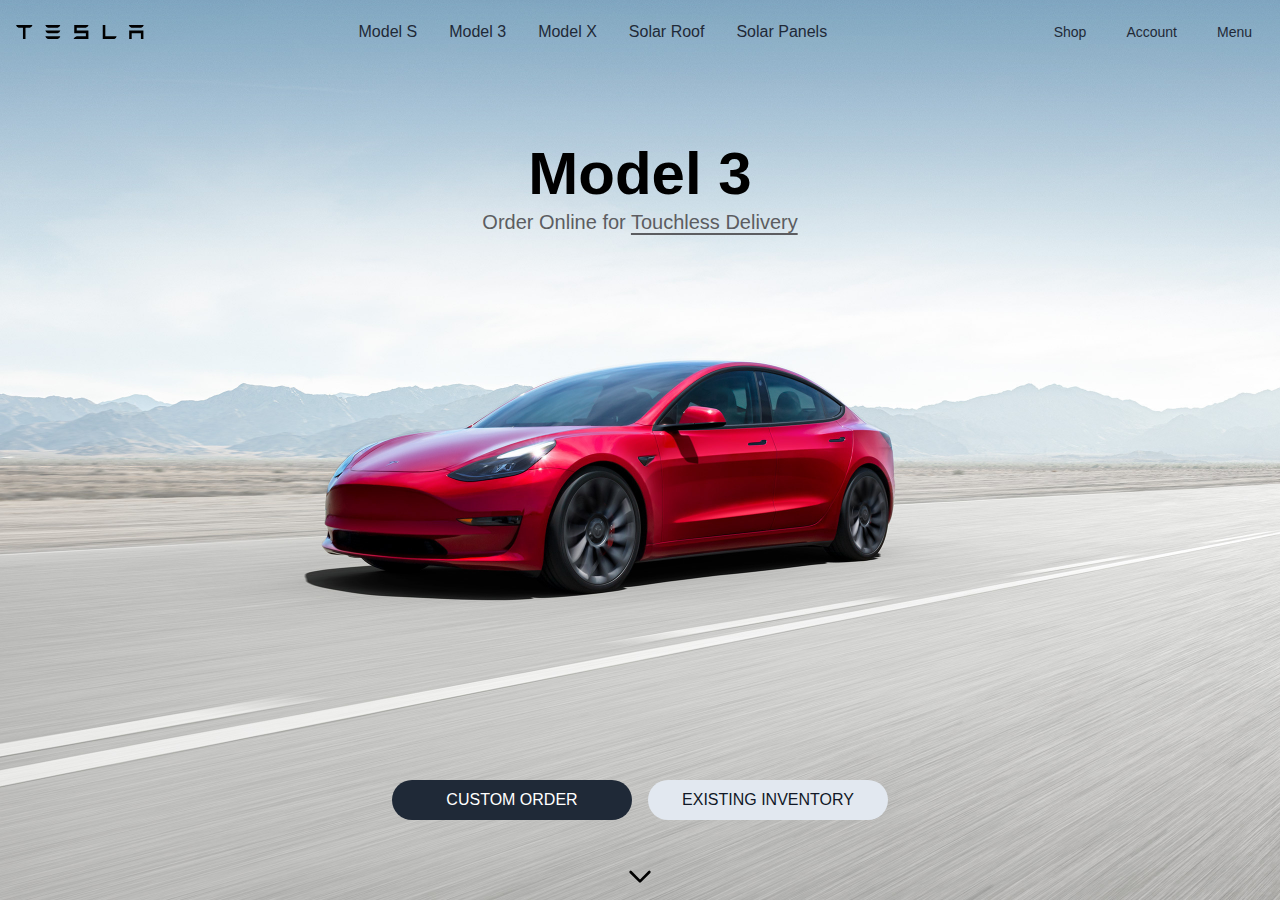
==== index.html @ 98531808 "finish first view" ====
<!DOCTYPE html>
<html lang="en">
  <head>
    <meta charset="UTF-8" />
    <meta name="viewport" content="width=device-width, initial-scale=1.0" />
    <link rel="stylesheet" href="css/style.css" />
    <title>Tesla UI Clone</title>
  </head>
  <body>
    <!-- Container M3 Page -->
    <div
      class="relative bg-[url('../images/M3-Homepage-D.jpeg')] h-screen bg-center bg-cover"
    >
      <!-- Header -->
      <header class="flex p-4 items-center justify-between text-gray-800">
        <a href="#">
          <img src="images/logo.svg" alt="Logo" class="w-32" />
        </a>
        <nav id="menu-products">
          <ul class="hidden md:flex md:justify-between md:space-x-2">
            <li class="px-3 py-1 hover:bg-slate-300 hover:rounded-full">
              <a href="#">Model S</a>
            </li>
            <li class="px-3 py-1 hover:bg-slate-300 hover:rounded-full">
              <a href="#">Model 3</a>
            </li>
            <li class="px-3 py-1 hover:bg-slate-300 hover:rounded-full">
              <a href="#">Model X</a>
            </li>
            <li class="px-3 py-1 hover:bg-slate-300 hover:rounded-full">
              <a href="#">Solar Roof</a>
            </li>
            <li class="px-3 py-1 hover:bg-slate-300 hover:rounded-full">
              <a href="#">Solar Panels</a>
            </li>
          </ul>
        </nav>
        <nav id="service-menu">
          <ul class="flex space-x-4 text-sm">
            <li class="hover:rounded-full hover:bg-slate-300 py-1 px-3">
              <a href="#">Shop</a>
            </li>
            <li class="hover:rounded-full hover:bg-slate-300 py-1 px-3">
              <a href="#">Account</a>
            </li>
            <li class="hover:rounded-full hover:bg-slate-300 py-1 px-3">
              <a href="#">Menu</a>
            </li>
          </ul>
        </nav>
      </header>

      <div class="flex flex-col absolute top-36 left-[50%] translate-x-[-50%]">
        <h1 class="text-[40px] m-auto text-4xl md:text-6xl font-bold">
          Model 3
        </h1>
        <p class="whitespace-nowrap pt-1 md:text-xl text-[#5c5d61]">
          Order Online for

          <a href="#" class="underline underline-offset-4 hover:decoration-2"
            >Touchless Delivery
          </a>
        </p>
      </div>

      <div
        class="md:space-x-4 absolute bottom-[80px] left-[50%] translate-x-[-50%] flex flex-col items-center md:flex-row"
      >
        <button
          class="uppercase bg-gray-800 w-96 text-white rounded-full h-10 md:w-60"
        >
          Custom order
        </button>
        <button
          class="mt-2 uppercase bg-slate-200 w-96 text-gray-900 rounded-full h-10 md:w-60 md:mt-0"
        >
          Existing Inventory
        </button>
      </div>

      <div class="absolute left-[50%] translate-x-[-50%] bottom-2">
        <svg
          xmlns="http://www.w3.org/2000/svg"
          class="h-8 w-8 animate-bounce"
          fill="none"
          viewBox="0 0 24 24"
          stroke="currentColor"
          stroke-width="2"
        >
          <path
            stroke-linecap="round"
            stroke-linejoin="round"
            d="M19 9l-7 7-7-7"
          />
        </svg>
      </div>
    </div>
  </body>
</html>
---- css/style.css ----
/*
! tailwindcss v3.3.3 | MIT License | https://tailwindcss.com
*/

/*
1. Prevent padding and border from affecting element width. (https://github.com/mozdevs/cssremedy/issues/4)
2. Allow adding a border to an element by just adding a border-width. (https://github.com/tailwindcss/tailwindcss/pull/116)
*/

*,
::before,
::after {
  box-sizing: border-box;
  /* 1 */
  border-width: 0;
  /* 2 */
  border-style: solid;
  /* 2 */
  border-color: #e5e7eb;
  /* 2 */
}

::before,
::after {
  --tw-content: '';
}

/*
1. Use a consistent sensible line-height in all browsers.
2. Prevent adjustments of font size after orientation changes in iOS.
3. Use a more readable tab size.
4. Use the user's configured `sans` font-family by default.
5. Use the user's configured `sans` font-feature-settings by default.
6. Use the user's configured `sans` font-variation-settings by default.
*/

html {
  line-height: 1.5;
  /* 1 */
  -webkit-text-size-adjust: 100%;
  /* 2 */
  -moz-tab-size: 4;
  /* 3 */
  -o-tab-size: 4;
     tab-size: 4;
  /* 3 */
  font-family: ui-sans-serif, system-ui, -apple-system, BlinkMacSystemFont, "Segoe UI", Roboto, "Helvetica Neue", Arial, "Noto Sans", sans-serif, "Apple Color Emoji", "Segoe UI Emoji", "Segoe UI Symbol", "Noto Color Emoji";
  /* 4 */
  font-feature-settings: normal;
  /* 5 */
  font-variation-settings: normal;
  /* 6 */
}

/*
1. Remove the margin in all browsers.
2. Inherit line-height from `html` so users can set them as a class directly on the `html` element.
*/

body {
  margin: 0;
  /* 1 */
  line-height: inherit;
  /* 2 */
}

/*
1. Add the correct height in Firefox.
2. Correct the inheritance of border color in Firefox. (https://bugzilla.mozilla.org/show_bug.cgi?id=190655)
3. Ensure horizontal rules are visible by default.
*/

hr {
  height: 0;
  /* 1 */
  color: inherit;
  /* 2 */
  border-top-width: 1px;
  /* 3 */
}

/*
Add the correct text decoration in Chrome, Edge, and Safari.
*/

abbr:where([title]) {
  -webkit-text-decoration: underline dotted;
          text-decoration: underline dotted;
}

/*
Remove the default font size and weight for headings.
*/

h1,
h2,
h3,
h4,
h5,
h6 {
  font-size: inherit;
  font-weight: inherit;
}

/*
Reset links to optimize for opt-in styling instead of opt-out.
*/

a {
  color: inherit;
  text-decoration: inherit;
}

/*
Add the correct font weight in Edge and Safari.
*/

b,
strong {
  font-weight: bolder;
}

/*
1. Use the user's configured `mono` font family by default.
2. Correct the odd `em` font sizing in all browsers.
*/

code,
kbd,
samp,
pre {
  font-family: ui-monospace, SFMono-Regular, Menlo, Monaco, Consolas, "Liberation Mono", "Courier New", monospace;
  /* 1 */
  font-size: 1em;
  /* 2 */
}

/*
Add the correct font size in all browsers.
*/

small {
  font-size: 80%;
}

/*
Prevent `sub` and `sup` elements from affecting the line height in all browsers.
*/

sub,
sup {
  font-size: 75%;
  line-height: 0;
  position: relative;
  vertical-align: baseline;
}

sub {
  bottom: -0.25em;
}

sup {
  top: -0.5em;
}

/*
1. Remove text indentation from table contents in Chrome and Safari. (https://bugs.chromium.org/p/chromium/issues/detail?id=999088, https://bugs.webkit.org/show_bug.cgi?id=201297)
2. Correct table border color inheritance in all Chrome and Safari. (https://bugs.chromium.org/p/chromium/issues/detail?id=935729, https://bugs.webkit.org/show_bug.cgi?id=195016)
3. Remove gaps between table borders by default.
*/

table {
  text-indent: 0;
  /* 1 */
  border-color: inherit;
  /* 2 */
  border-collapse: collapse;
  /* 3 */
}

/*
1. Change the font styles in all browsers.
2. Remove the margin in Firefox and Safari.
3. Remove default padding in all browsers.
*/

button,
input,
optgroup,
select,
textarea {
  font-family: inherit;
  /* 1 */
  font-feature-settings: inherit;
  /* 1 */
  font-variation-settings: inherit;
  /* 1 */
  font-size: 100%;
  /* 1 */
  font-weight: inherit;
  /* 1 */
  line-height: inherit;
  /* 1 */
  color: inherit;
  /* 1 */
  margin: 0;
  /* 2 */
  padding: 0;
  /* 3 */
}

/*
Remove the inheritance of text transform in Edge and Firefox.
*/

button,
select {
  text-transform: none;
}

/*
1. Correct the inability to style clickable types in iOS and Safari.
2. Remove default button styles.
*/

button,
[type='button'],
[type='reset'],
[type='submit'] {
  -webkit-appearance: button;
  /* 1 */
  background-color: transparent;
  /* 2 */
  background-image: none;
  /* 2 */
}

/*
Use the modern Firefox focus style for all focusable elements.
*/

:-moz-focusring {
  outline: auto;
}

/*
Remove the additional `:invalid` styles in Firefox. (https://github.com/mozilla/gecko-dev/blob/2f9eacd9d3d995c937b4251a5557d95d494c9be1/layout/style/res/forms.css#L728-L737)
*/

:-moz-ui-invalid {
  box-shadow: none;
}

/*
Add the correct vertical alignment in Chrome and Firefox.
*/

progress {
  vertical-align: baseline;
}

/*
Correct the cursor style of increment and decrement buttons in Safari.
*/

::-webkit-inner-spin-button,
::-webkit-outer-spin-button {
  height: auto;
}

/*
1. Correct the odd appearance in Chrome and Safari.
2. Correct the outline style in Safari.
*/

[type='search'] {
  -webkit-appearance: textfield;
  /* 1 */
  outline-offset: -2px;
  /* 2 */
}

/*
Remove the inner padding in Chrome and Safari on macOS.
*/

::-webkit-search-decoration {
  -webkit-appearance: none;
}

/*
1. Correct the inability to style clickable types in iOS and Safari.
2. Change font properties to `inherit` in Safari.
*/

::-webkit-file-upload-button {
  -webkit-appearance: button;
  /* 1 */
  font: inherit;
  /* 2 */
}

/*
Add the correct display in Chrome and Safari.
*/

summary {
  display: list-item;
}

/*
Removes the default spacing and border for appropriate elements.
*/

blockquote,
dl,
dd,
h1,
h2,
h3,
h4,
h5,
h6,
hr,
figure,
p,
pre {
  margin: 0;
}

fieldset {
  margin: 0;
  padding: 0;
}

legend {
  padding: 0;
}

ol,
ul,
menu {
  list-style: none;
  margin: 0;
  padding: 0;
}

/*
Reset default styling for dialogs.
*/

dialog {
  padding: 0;
}

/*
Prevent resizing textareas horizontally by default.
*/

textarea {
  resize: vertical;
}

/*
1. Reset the default placeholder opacity in Firefox. (https://github.com/tailwindlabs/tailwindcss/issues/3300)
2. Set the default placeholder color to the user's configured gray 400 color.
*/

input::-moz-placeholder, textarea::-moz-placeholder {
  opacity: 1;
  /* 1 */
  color: #9ca3af;
  /* 2 */
}

input::placeholder,
textarea::placeholder {
  opacity: 1;
  /* 1 */
  color: #9ca3af;
  /* 2 */
}

/*
Set the default cursor for buttons.
*/

button,
[role="button"] {
  cursor: pointer;
}

/*
Make sure disabled buttons don't get the pointer cursor.
*/

:disabled {
  cursor: default;
}

/*
1. Make replaced elements `display: block` by default. (https://github.com/mozdevs/cssremedy/issues/14)
2. Add `vertical-align: middle` to align replaced elements more sensibly by default. (https://github.com/jensimmons/cssremedy/issues/14#issuecomment-634934210)
   This can trigger a poorly considered lint error in some tools but is included by design.
*/

img,
svg,
video,
canvas,
audio,
iframe,
embed,
object {
  display: block;
  /* 1 */
  vertical-align: middle;
  /* 2 */
}

/*
Constrain images and videos to the parent width and preserve their intrinsic aspect ratio. (https://github.com/mozdevs/cssremedy/issues/14)
*/

img,
video {
  max-width: 100%;
  height: auto;
}

/* Make elements with the HTML hidden attribute stay hidden by default */

[hidden] {
  display: none;
}

*, ::before, ::after {
  --tw-border-spacing-x: 0;
  --tw-border-spacing-y: 0;
  --tw-translate-x: 0;
  --tw-translate-y: 0;
  --tw-rotate: 0;
  --tw-skew-x: 0;
  --tw-skew-y: 0;
  --tw-scale-x: 1;
  --tw-scale-y: 1;
  --tw-pan-x:  ;
  --tw-pan-y:  ;
  --tw-pinch-zoom:  ;
  --tw-scroll-snap-strictness: proximity;
  --tw-gradient-from-position:  ;
  --tw-gradient-via-position:  ;
  --tw-gradient-to-position:  ;
  --tw-ordinal:  ;
  --tw-slashed-zero:  ;
  --tw-numeric-figure:  ;
  --tw-numeric-spacing:  ;
  --tw-numeric-fraction:  ;
  --tw-ring-inset:  ;
  --tw-ring-offset-width: 0px;
  --tw-ring-offset-color: #fff;
  --tw-ring-color: rgb(59 130 246 / 0.5);
  --tw-ring-offset-shadow: 0 0 #0000;
  --tw-ring-shadow: 0 0 #0000;
  --tw-shadow: 0 0 #0000;
  --tw-shadow-colored: 0 0 #0000;
  --tw-blur:  ;
  --tw-brightness:  ;
  --tw-contrast:  ;
  --tw-grayscale:  ;
  --tw-hue-rotate:  ;
  --tw-invert:  ;
  --tw-saturate:  ;
  --tw-sepia:  ;
  --tw-drop-shadow:  ;
  --tw-backdrop-blur:  ;
  --tw-backdrop-brightness:  ;
  --tw-backdrop-contrast:  ;
  --tw-backdrop-grayscale:  ;
  --tw-backdrop-hue-rotate:  ;
  --tw-backdrop-invert:  ;
  --tw-backdrop-opacity:  ;
  --tw-backdrop-saturate:  ;
  --tw-backdrop-sepia:  ;
}

::backdrop {
  --tw-border-spacing-x: 0;
  --tw-border-spacing-y: 0;
  --tw-translate-x: 0;
  --tw-translate-y: 0;
  --tw-rotate: 0;
  --tw-skew-x: 0;
  --tw-skew-y: 0;
  --tw-scale-x: 1;
  --tw-scale-y: 1;
  --tw-pan-x:  ;
  --tw-pan-y:  ;
  --tw-pinch-zoom:  ;
  --tw-scroll-snap-strictness: proximity;
  --tw-gradient-from-position:  ;
  --tw-gradient-via-position:  ;
  --tw-gradient-to-position:  ;
  --tw-ordinal:  ;
  --tw-slashed-zero:  ;
  --tw-numeric-figure:  ;
  --tw-numeric-spacing:  ;
  --tw-numeric-fraction:  ;
  --tw-ring-inset:  ;
  --tw-ring-offset-width: 0px;
  --tw-ring-offset-color: #fff;
  --tw-ring-color: rgb(59 130 246 / 0.5);
  --tw-ring-offset-shadow: 0 0 #0000;
  --tw-ring-shadow: 0 0 #0000;
  --tw-shadow: 0 0 #0000;
  --tw-shadow-colored: 0 0 #0000;
  --tw-blur:  ;
  --tw-brightness:  ;
  --tw-contrast:  ;
  --tw-grayscale:  ;
  --tw-hue-rotate:  ;
  --tw-invert:  ;
  --tw-saturate:  ;
  --tw-sepia:  ;
  --tw-drop-shadow:  ;
  --tw-backdrop-blur:  ;
  --tw-backdrop-brightness:  ;
  --tw-backdrop-contrast:  ;
  --tw-backdrop-grayscale:  ;
  --tw-backdrop-hue-rotate:  ;
  --tw-backdrop-invert:  ;
  --tw-backdrop-opacity:  ;
  --tw-backdrop-saturate:  ;
  --tw-backdrop-sepia:  ;
}

.absolute {
  position: absolute;
}

.relative {
  position: relative;
}

.bottom-2 {
  bottom: 0.5rem;
}

.bottom-3 {
  bottom: 0.75rem;
}

.bottom-\[80px\] {
  bottom: 80px;
}

.left-\[50\%\] {
  left: 50%;
}

.top-20 {
  top: 5rem;
}

.top-36 {
  top: 9rem;
}

.m-auto {
  margin: auto;
}

.ml-8 {
  margin-left: 2rem;
}

.mr-2 {
  margin-right: 0.5rem;
}

.mt-2 {
  margin-top: 0.5rem;
}

.flex {
  display: flex;
}

.hidden {
  display: none;
}

.h-10 {
  height: 2.5rem;
}

.h-7 {
  height: 1.75rem;
}

.h-8 {
  height: 2rem;
}

.h-screen {
  height: 100vh;
}

.w-32 {
  width: 8rem;
}

.w-7 {
  width: 1.75rem;
}

.w-8 {
  width: 2rem;
}

.w-96 {
  width: 24rem;
}

.translate-x-\[-50\%\] {
  --tw-translate-x: -50%;
  transform: translate(var(--tw-translate-x), var(--tw-translate-y)) rotate(var(--tw-rotate)) skewX(var(--tw-skew-x)) skewY(var(--tw-skew-y)) scaleX(var(--tw-scale-x)) scaleY(var(--tw-scale-y));
}

@keyframes bounce {
  0%, 100% {
    transform: translateY(-25%);
    animation-timing-function: cubic-bezier(0.8,0,1,1);
  }

  50% {
    transform: none;
    animation-timing-function: cubic-bezier(0,0,0.2,1);
  }
}

.animate-bounce {
  animation: bounce 1s infinite;
}

.cursor-pointer {
  cursor: pointer;
}

.flex-col {
  flex-direction: column;
}

.items-center {
  align-items: center;
}

.justify-center {
  justify-content: center;
}

.justify-between {
  justify-content: space-between;
}

.space-x-2 > :not([hidden]) ~ :not([hidden]) {
  --tw-space-x-reverse: 0;
  margin-right: calc(0.5rem * var(--tw-space-x-reverse));
  margin-left: calc(0.5rem * calc(1 - var(--tw-space-x-reverse)));
}

.space-x-4 > :not([hidden]) ~ :not([hidden]) {
  --tw-space-x-reverse: 0;
  margin-right: calc(1rem * var(--tw-space-x-reverse));
  margin-left: calc(1rem * calc(1 - var(--tw-space-x-reverse)));
}

.whitespace-nowrap {
  white-space: nowrap;
}

.rounded-full {
  border-radius: 9999px;
}

.bg-gray-800 {
  --tw-bg-opacity: 1;
  background-color: rgb(31 41 55 / var(--tw-bg-opacity));
}

.bg-slate-200 {
  --tw-bg-opacity: 1;
  background-color: rgb(226 232 240 / var(--tw-bg-opacity));
}

.bg-\[url\(\'\.\.\/images\/M3-Homepage-D\.jpeg\'\)\] {
  background-image: url('../images/M3-Homepage-D.jpeg');
}

.bg-\[url\(\'https\:\/\/tesla-cdn\.thron\.com\/delivery\/public\/image\/tesla\/8e2df1b9-a4bf-4eb9-beec-2cf5cc77fca0\/bvlatuR\/std\/2880x2400\/Desktop-ModelY\?quality\=70\'\)\] {
  background-image: url('https://tesla-cdn.thron.com/delivery/public/image/tesla/8e2df1b9-a4bf-4eb9-beec-2cf5cc77fca0/bvlatuR/std/2880x2400/Desktop-ModelY?quality=70');
}

.bg-\[url\(\'https\:\/\/tesla-cdn\.thron\.com\/delivery\/public\/image\/tesla\/dd739764-bcaa-4263-9488-8c73bc9fb046\/bvlatuR\/std\/2880x2400\/Desktop-Accessories\'\)\] {
  background-image: url('https://tesla-cdn.thron.com/delivery/public/image/tesla/dd739764-bcaa-4263-9488-8c73bc9fb046/bvlatuR/std/2880x2400/Desktop-Accessories');
}

.bg-\[url\(\'https\:\/\/tesla-cdn\.thron\.com\/delivery\/public\/image\/tesla\/e90a341e-f9ca-4aa1-8eab-94afea118786\/bvlatuR\/std\/2880x1800\/M3-Homepage-D\'\)\] {
  background-image: url('https://tesla-cdn.thron.com/delivery/public/image/tesla/e90a341e-f9ca-4aa1-8eab-94afea118786/bvlatuR/std/2880x1800/M3-Homepage-D');
}

.bg-cover {
  background-size: cover;
}

.bg-center {
  background-position: center;
}

.p-4 {
  padding: 1rem;
}

.px-3 {
  padding-left: 0.75rem;
  padding-right: 0.75rem;
}

.py-1 {
  padding-top: 0.25rem;
  padding-bottom: 0.25rem;
}

.pb-10 {
  padding-bottom: 2.5rem;
}

.pt-1 {
  padding-top: 0.25rem;
}

.pt-5 {
  padding-top: 1.25rem;
}

.text-4xl {
  font-size: 2.25rem;
  line-height: 2.5rem;
}

.text-\[12px\] {
  font-size: 12px;
}

.text-\[16px\] {
  font-size: 16px;
}

.text-\[40px\] {
  font-size: 40px;
}

.text-sm {
  font-size: 0.875rem;
  line-height: 1.25rem;
}

.font-bold {
  font-weight: 700;
}

.uppercase {
  text-transform: uppercase;
}

.text-\[\#5c5d61\] {
  --tw-text-opacity: 1;
  color: rgb(92 93 97 / var(--tw-text-opacity));
}

.text-gray-500 {
  --tw-text-opacity: 1;
  color: rgb(107 114 128 / var(--tw-text-opacity));
}

.text-gray-900 {
  --tw-text-opacity: 1;
  color: rgb(17 24 39 / var(--tw-text-opacity));
}

.text-white {
  --tw-text-opacity: 1;
  color: rgb(255 255 255 / var(--tw-text-opacity));
}

.text-gray-700 {
  --tw-text-opacity: 1;
  color: rgb(55 65 81 / var(--tw-text-opacity));
}

.text-gray-800 {
  --tw-text-opacity: 1;
  color: rgb(31 41 55 / var(--tw-text-opacity));
}

.underline {
  text-decoration-line: underline;
}

.underline-offset-4 {
  text-underline-offset: 4px;
}

@font-face {
  font-family: "Gotham Book";

  src: url("https://www.example.com/assets/fonts/Gotham-Book.eot"),
    url("https://www.example.com/assets/fonts/Gotham-Book.eot?#iefix")
      format("embedded-opentype"),
    url("https://www.example.com/assets/fonts/Gotham-Book.woff2")
      format("woff2"),
    url("https://www.example.com/assets/fonts/Gotham-Book.woff") format("woff"),
    url("https://www.example.com/assets/fonts/Gotham-Book.ttf")
      format("truetype");

  font-weight: normal;

  font-style: normal;
}

* {
  font-family: "Gotham Book", sans-serif;
}

.hover\:rounded-full:hover {
  border-radius: 9999px;
}

.hover\:bg-slate-300:hover {
  --tw-bg-opacity: 1;
  background-color: rgb(203 213 225 / var(--tw-bg-opacity));
}

.hover\:decoration-2:hover {
  text-decoration-thickness: 2px;
}

@media (min-width: 768px) {
  .md\:mt-0 {
    margin-top: 0px;
  }

  .md\:inline {
    display: inline;
  }

  .md\:flex {
    display: flex;
  }

  .md\:w-60 {
    width: 15rem;
  }

  .md\:flex-row {
    flex-direction: row;
  }

  .md\:justify-between {
    justify-content: space-between;
  }

  .md\:space-x-2 > :not([hidden]) ~ :not([hidden]) {
    --tw-space-x-reverse: 0;
    margin-right: calc(0.5rem * var(--tw-space-x-reverse));
    margin-left: calc(0.5rem * calc(1 - var(--tw-space-x-reverse)));
  }

  .md\:space-x-4 > :not([hidden]) ~ :not([hidden]) {
    --tw-space-x-reverse: 0;
    margin-right: calc(1rem * var(--tw-space-x-reverse));
    margin-left: calc(1rem * calc(1 - var(--tw-space-x-reverse)));
  }

  .md\:text-6xl {
    font-size: 3.75rem;
    line-height: 1;
  }

  .md\:text-xl {
    font-size: 1.25rem;
    line-height: 1.75rem;
  }
}

@media (min-width: 1024px) {
  .lg\:inline {
    display: inline;
  }
}
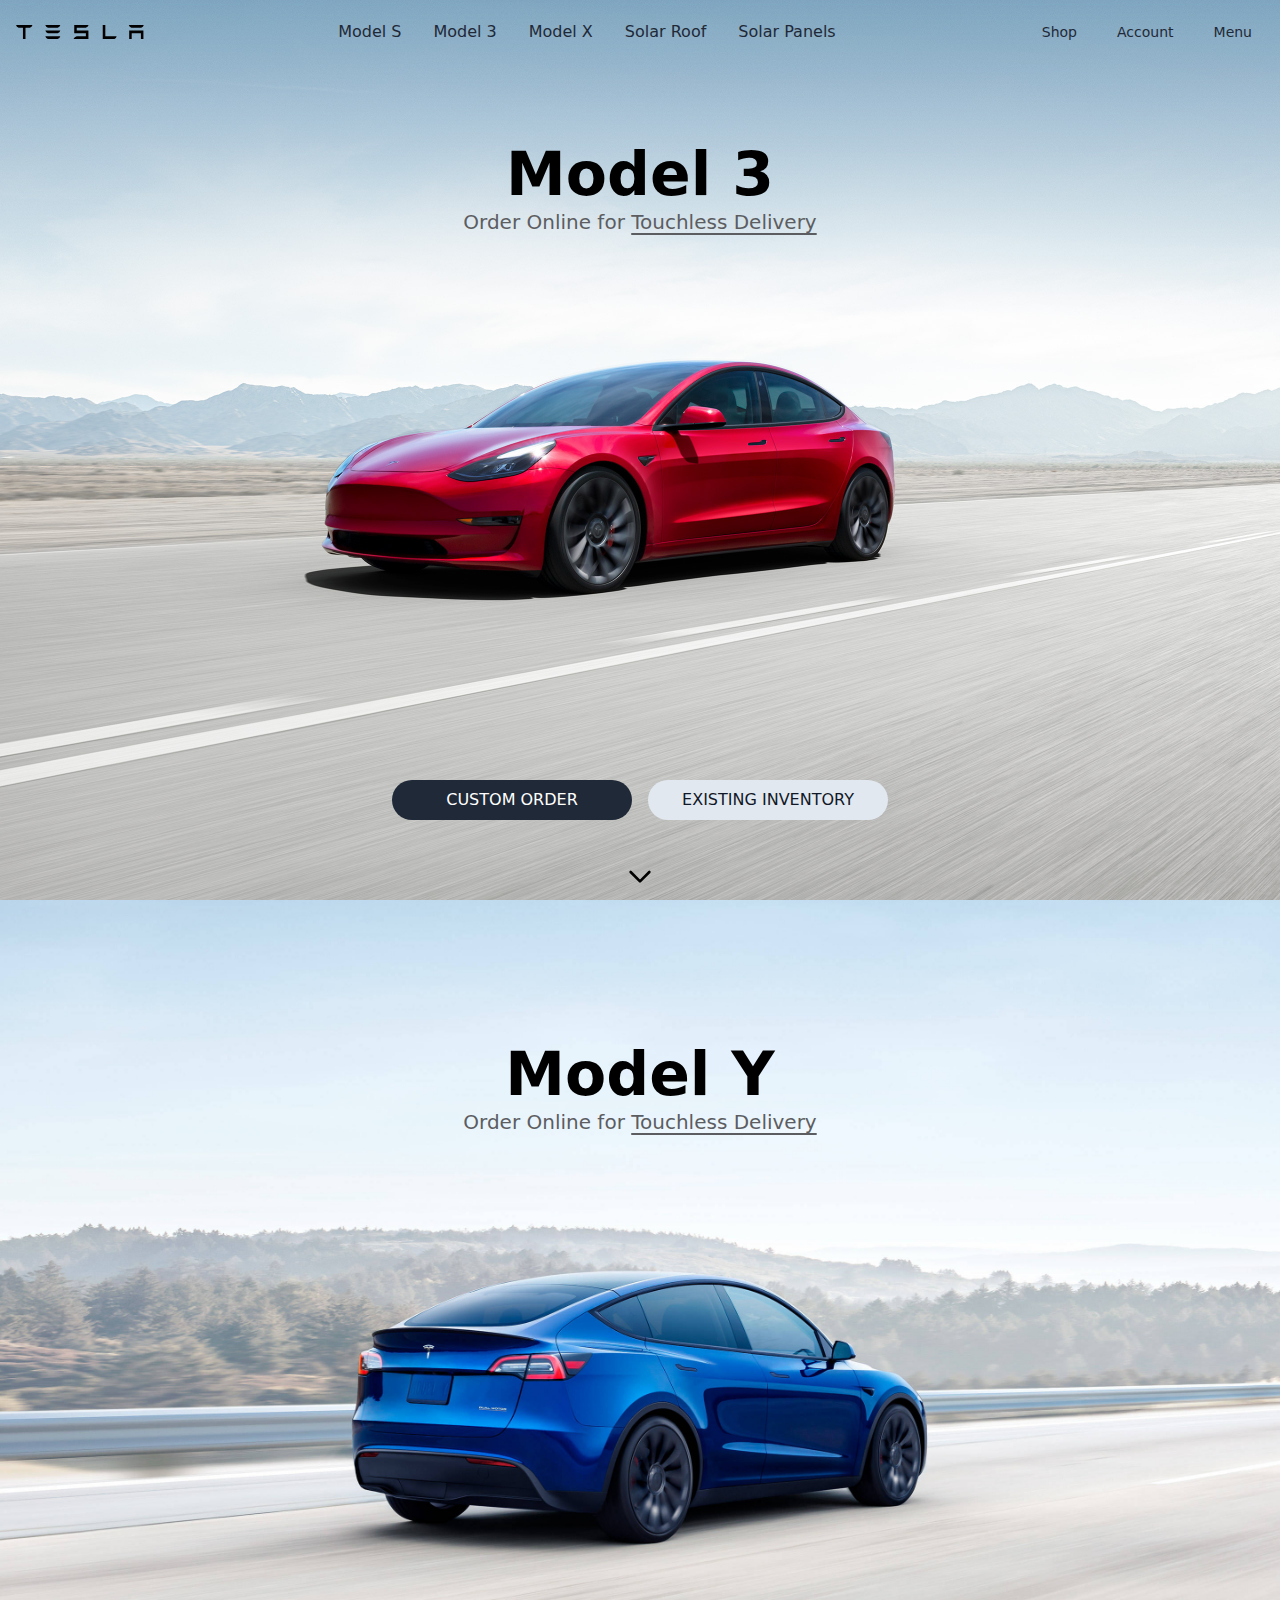
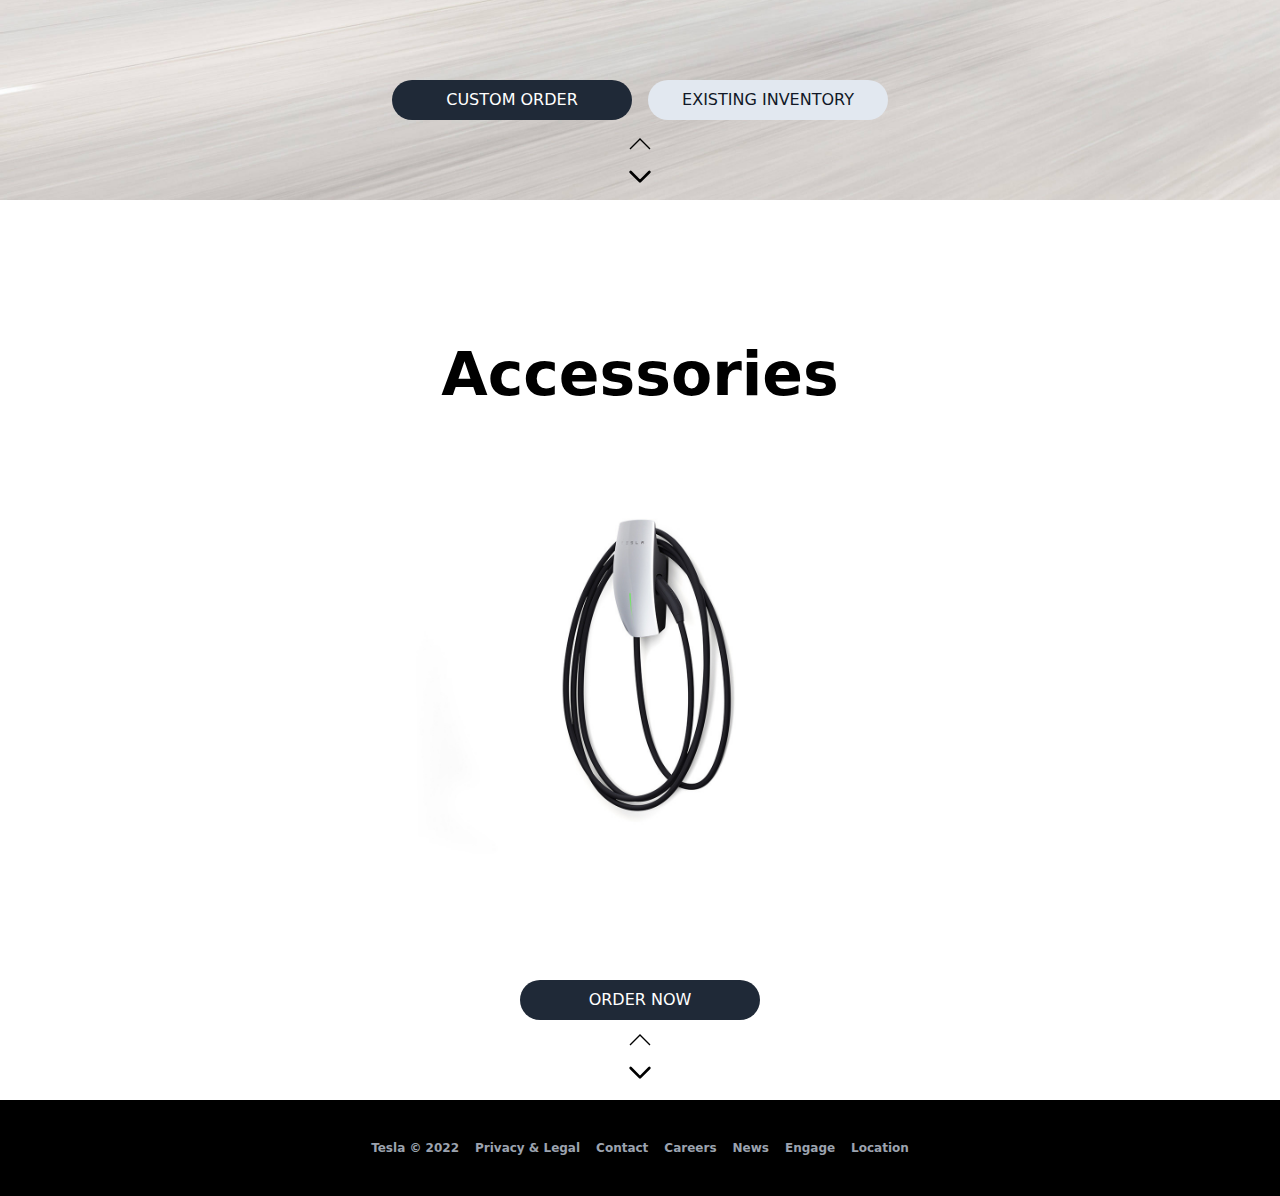
==== commit 9e6eb976: "finish tutorial" ====
--- a/index.html
+++ b/index.html
@@ -7,8 +7,9 @@
     <title>Tesla UI Clone</title>
   </head>
   <body>
-    <!-- Container M3 Page -->
+    <!-- Container M3 Page V1 -->
     <div
+      id="model3"
       class="relative bg-[url('../images/M3-Homepage-D.jpeg')] h-screen bg-center bg-cover"
     >
       <!-- Header -->
@@ -79,21 +80,163 @@
       </div>
 
       <div class="absolute left-[50%] translate-x-[-50%] bottom-2">
-        <svg
-          xmlns="http://www.w3.org/2000/svg"
-          class="h-8 w-8 animate-bounce"
-          fill="none"
-          viewBox="0 0 24 24"
-          stroke="currentColor"
-          stroke-width="2"
-        >
-          <path
-            stroke-linecap="round"
-            stroke-linejoin="round"
-            d="M19 9l-7 7-7-7"
-          />
-        </svg>
+        <a href="#modelY" title="Model Y">
+          <svg
+            xmlns="http://www.w3.org/2000/svg"
+            class="h-8 w-8 animate-bounce"
+            fill="none"
+            viewBox="0 0 24 24"
+            stroke="currentColor"
+            stroke-width="2"
+          >
+            <path
+              stroke-linecap="round"
+              stroke-linejoin="round"
+              d="M19 9l-7 7-7-7"
+            />
+          </svg>
+        </a>
       </div>
     </div>
+
+    <!-- Container M3 Page V2 -->
+    <div
+      id="modelY"
+      class="relative bg-[url('../images/Desktop-ModelY.jpeg')] h-screen bg-center bg-cover"
+    >
+      <div class="flex flex-col absolute top-36 left-[50%] translate-x-[-50%]">
+        <h1 class="text-[40px] m-auto text-4xl md:text-6xl font-bold">
+          Model Y
+        </h1>
+        <p class="whitespace-nowrap pt-1 md:text-xl text-[#5c5d61]">
+          Order Online for
+
+          <a href="#" class="underline underline-offset-4 hover:decoration-2"
+            >Touchless Delivery
+          </a>
+        </p>
+      </div>
+
+      <div
+        class="md:space-x-4 absolute bottom-[80px] left-[50%] translate-x-[-50%] flex flex-col items-center md:flex-row"
+      >
+        <button
+          class="uppercase bg-gray-800 w-96 text-white rounded-full h-10 md:w-60"
+        >
+          Custom order
+        </button>
+        <button
+          class="mt-2 uppercase bg-slate-200 w-96 text-gray-900 rounded-full h-10 md:w-60 md:mt-0"
+        >
+          Existing Inventory
+        </button>
+      </div>
+
+      <div class="absolute left-[50%] translate-x-[-50%] bottom-2">
+        <a href="#model3" title="Model 3">
+          <svg
+            xmlns="http://www.w3.org/2000/svg"
+            class="h-8 w-8"
+            fill="none"
+            viewBox="0 0 24 24"
+            strokeWidth="{1.5}"
+            stroke="currentColor"
+          >
+            <path
+              strokeLinecap="round"
+              strokeLinejoin="round"
+              d="M4.5 15.75l7.5-7.5 7.5 7.5"
+            />
+          </svg>
+        </a>
+        <a href="#acs" title="Accessories">
+          <svg
+            xmlns="http://www.w3.org/2000/svg"
+            class="h-8 w-8"
+            fill="none"
+            viewBox="0 0 24 24"
+            stroke="currentColor"
+            stroke-width="2"
+          >
+            <path
+              stroke-linecap="round"
+              stroke-linejoin="round"
+              d="M19 9l-7 7-7-7"
+            />
+          </svg>
+        </a>
+      </div>
+    </div>
+
+    <!-- Container M3 Page V3 -->
+    <div
+      id="acs"
+      class="relative bg-[url('../images/Desktop-Accessories.jpeg')] h-screen bg-center bg-cover"
+    >
+      <div class="flex flex-col absolute top-36 left-[50%] translate-x-[-50%]">
+        <h1 class="text-[40px] m-auto text-4xl md:text-6xl font-bold">
+          Accessories
+        </h1>
+      </div>
+
+      <div
+        class="md:space-x-4 absolute bottom-[80px] left-[50%] translate-x-[-50%] flex flex-col items-center md:flex-row"
+      >
+        <button
+          class="uppercase bg-gray-800 w-96 text-white rounded-full h-10 md:w-60"
+        >
+          ORDER NOW
+        </button>
+      </div>
+      <div class="absolute left-[50%] translate-x-[-50%] bottom-3" text-center>
+        <a href="#modelY" title="Model Y">
+          <svg
+            xmlns="http://www.w3.org/2000/svg"
+            class="h-8 w-8"
+            fill="none"
+            viewBox="0 0 24 24"
+            strokeWidth="{1.5}"
+            stroke="currentColor"
+          >
+            <path
+              strokeLinecap="round"
+              strokeLinejoin="round"
+              d="M4.5 15.75l7.5-7.5 7.5 7.5"
+            />
+          </svg>
+        </a>
+        <a href="#footer" title="Model Y">
+          <svg
+            xmlns="http://www.w3.org/2000/svg"
+            class="h-8 w-8"
+            fill="none"
+            viewBox="0 0 24 24"
+            stroke="currentColor"
+            stroke-width="2"
+          >
+            <path
+              stroke-linecap="round"
+              stroke-linejoin="round"
+              d="M19 9l-7 7-7-7"
+            />
+          </svg>
+        </a>
+      </div>
+    </div>
+
+    <!-- Footer -->
+    <footer id="footer" class="p-10 bg-black">
+      <ul
+        class="flex flex-col space-y-2 justify-center items-center md:flex-row md:space-y-0 md:space-x-4 text-xs text-gray-400 font-semibold"
+      >
+        <li><a href="#">Tesla &copy 2022</a></li>
+        <li><a href="#">Privacy & Legal</a></li>
+        <li><a href="#">Contact</a></li>
+        <li><a href="#">Careers</a></li>
+        <li><a href="#">News</a></li>
+        <li class="hidden md:inline"><a href="#">Engage</a></li>
+        <li class="hidden md:inline"><a href="#">Location</a></li>
+      </ul>
+    </footer>
   </body>
 </html>
--- a/css/style.css
+++ b/css/style.css
@@ -534,6 +534,10 @@
   --tw-backdrop-sepia:  ;
 }
 
+.fixed {
+  position: fixed;
+}
+
 .absolute {
   position: absolute;
 }
@@ -542,6 +546,10 @@
   position: relative;
 }
 
+.sticky {
+  position: sticky;
+}
+
 .bottom-2 {
   bottom: 0.5rem;
 }
@@ -566,6 +574,18 @@
   top: 9rem;
 }
 
+.bottom-10 {
+  bottom: 2.5rem;
+}
+
+.left-0 {
+  left: 0px;
+}
+
+.top-0 {
+  top: 0px;
+}
+
 .m-auto {
   margin: auto;
 }
@@ -582,6 +602,10 @@
   margin-top: 0.5rem;
 }
 
+.mb-10 {
+  margin-bottom: 2.5rem;
+}
+
 .flex {
   display: flex;
 }
@@ -594,6 +618,10 @@
   height: 2.5rem;
 }
 
+.h-6 {
+  height: 1.5rem;
+}
+
 .h-7 {
   height: 1.75rem;
 }
@@ -608,6 +636,10 @@
 
 .w-32 {
   width: 8rem;
+}
+
+.w-6 {
+  width: 1.5rem;
 }
 
 .w-7 {
@@ -675,12 +707,41 @@
   margin-left: calc(1rem * calc(1 - var(--tw-space-x-reverse)));
 }
 
+.space-y-4 > :not([hidden]) ~ :not([hidden]) {
+  --tw-space-y-reverse: 0;
+  margin-top: calc(1rem * calc(1 - var(--tw-space-y-reverse)));
+  margin-bottom: calc(1rem * var(--tw-space-y-reverse));
+}
+
+.space-y-2 > :not([hidden]) ~ :not([hidden]) {
+  --tw-space-y-reverse: 0;
+  margin-top: calc(0.5rem * calc(1 - var(--tw-space-y-reverse)));
+  margin-bottom: calc(0.5rem * var(--tw-space-y-reverse));
+}
+
 .whitespace-nowrap {
   white-space: nowrap;
 }
 
 .rounded-full {
   border-radius: 9999px;
+}
+
+.border-b {
+  border-bottom-width: 1px;
+}
+
+.border-b-8 {
+  border-bottom-width: 8px;
+}
+
+.border-t {
+  border-top-width: 1px;
+}
+
+.border-black {
+  --tw-border-opacity: 1;
+  border-color: rgb(0 0 0 / var(--tw-border-opacity));
 }
 
 .bg-gray-800 {
@@ -693,6 +754,19 @@
   background-color: rgb(226 232 240 / var(--tw-bg-opacity));
 }
 
+.bg-black {
+  --tw-bg-opacity: 1;
+  background-color: rgb(0 0 0 / var(--tw-bg-opacity));
+}
+
+.bg-\[url\(\'\.\.\/images\/Desktop-Accessories\.jpeg\'\)\] {
+  background-image: url('../images/Desktop-Accessories.jpeg');
+}
+
+.bg-\[url\(\'\.\.\/images\/Desktop-ModelY\.jpeg\'\)\] {
+  background-image: url('../images/Desktop-ModelY.jpeg');
+}
+
 .bg-\[url\(\'\.\.\/images\/M3-Homepage-D\.jpeg\'\)\] {
   background-image: url('../images/M3-Homepage-D.jpeg');
 }
@@ -719,6 +793,10 @@
 
 .p-4 {
   padding: 1rem;
+}
+
+.p-10 {
+  padding: 2.5rem;
 }
 
 .px-3 {
@@ -743,6 +821,14 @@
   padding-top: 1.25rem;
 }
 
+.text-left {
+  text-align: left;
+}
+
+.text-center {
+  text-align: center;
+}
+
 .text-4xl {
   font-size: 2.25rem;
   line-height: 2.5rem;
@@ -765,8 +851,17 @@
   line-height: 1.25rem;
 }
 
+.text-xs {
+  font-size: 0.75rem;
+  line-height: 1rem;
+}
+
 .font-bold {
   font-weight: 700;
+}
+
+.font-semibold {
+  font-weight: 600;
 }
 
 .uppercase {
@@ -783,6 +878,11 @@
   color: rgb(107 114 128 / var(--tw-text-opacity));
 }
 
+.text-gray-800 {
+  --tw-text-opacity: 1;
+  color: rgb(31 41 55 / var(--tw-text-opacity));
+}
+
 .text-gray-900 {
   --tw-text-opacity: 1;
   color: rgb(17 24 39 / var(--tw-text-opacity));
@@ -793,14 +893,19 @@
   color: rgb(255 255 255 / var(--tw-text-opacity));
 }
 
-.text-gray-700 {
+.text-gray-300 {
   --tw-text-opacity: 1;
-  color: rgb(55 65 81 / var(--tw-text-opacity));
-}
-
-.text-gray-800 {
+  color: rgb(209 213 219 / var(--tw-text-opacity));
+}
+
+.text-gray-100 {
   --tw-text-opacity: 1;
-  color: rgb(31 41 55 / var(--tw-text-opacity));
+  color: rgb(243 244 246 / var(--tw-text-opacity));
+}
+
+.text-gray-400 {
+  --tw-text-opacity: 1;
+  color: rgb(156 163 175 / var(--tw-text-opacity));
 }
 
 .underline {
@@ -811,26 +916,21 @@
   text-underline-offset: 4px;
 }
 
+/* 
 @font-face {
   font-family: "Gotham Book";
 
+  src: url("../GothamBook.ttf");
   src: url("https://www.example.com/assets/fonts/Gotham-Book.eot"),
-    url("https://www.example.com/assets/fonts/Gotham-Book.eot?#iefix")
-      format("embedded-opentype"),
-    url("https://www.example.com/assets/fonts/Gotham-Book.woff2")
-      format("woff2"),
-    url("https://www.example.com/assets/fonts/Gotham-Book.woff") format("woff"),
-    url("https://www.example.com/assets/fonts/Gotham-Book.ttf")
-      format("truetype");
-
   font-weight: normal;
-
   font-style: normal;
 }
 
 * {
   font-family: "Gotham Book", sans-serif;
 }
+
+*/
 
 .hover\:rounded-full:hover {
   border-radius: 9999px;
@@ -882,6 +982,12 @@
     margin-left: calc(1rem * calc(1 - var(--tw-space-x-reverse)));
   }
 
+  .md\:space-y-0 > :not([hidden]) ~ :not([hidden]) {
+    --tw-space-y-reverse: 0;
+    margin-top: calc(0px * calc(1 - var(--tw-space-y-reverse)));
+    margin-bottom: calc(0px * var(--tw-space-y-reverse));
+  }
+
   .md\:text-6xl {
     font-size: 3.75rem;
     line-height: 1;
